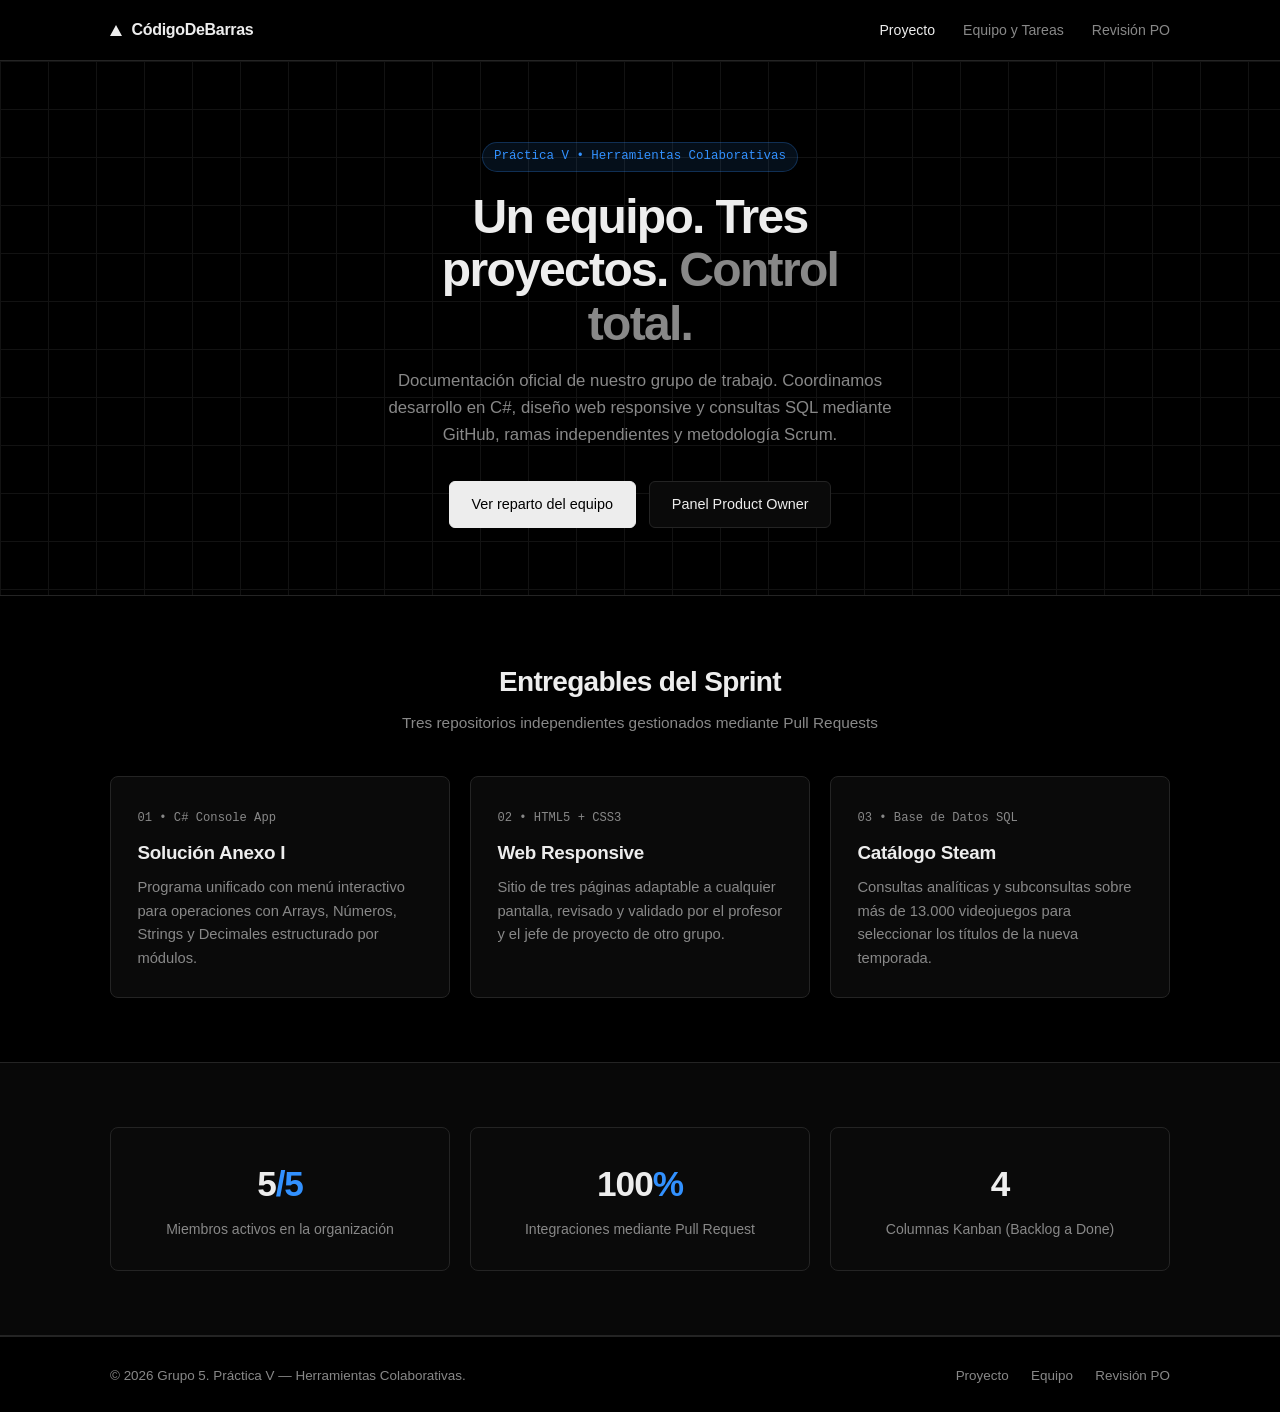
==== Web/index.html @ d78f76d8 "Creación de la página Web Página Web sobre el trabajo, participación, y peticiones" ====
<!DOCTYPE html>
<html lang="es">
<head>
  <meta charset="UTF-8">
  <meta name="viewport" content="width=device-width, initial-scale=1.0">
  <!-- EDITAR: Nombre de vuestro grupo -->
  <title>Grupo 5 &mdash; Proyecto Colaborativo</title>
  <link rel="stylesheet" href="css/styles.css">
</head>
<body>
  <header class="navbar">
    <div class="container nav-wrapper">
      <!-- EDITAR: Nombre del grupo en la barra superior -->
      <a href="index.html" class="logo">
        <span class="logo-dot"></span>
        CódigoDeBarras
      </a>

      <input type="checkbox" id="menu-toggle" class="menu-checkbox">
      <label for="menu-toggle" class="menu-toggle" aria-label="Abrir menú">
        <span></span>
        <span></span>
      </label>

      <ul class="nav-links">
        <li><a href="index.html" class="active">Proyecto</a></li>
        <li><a href="equipo.html">Equipo y Tareas</a></li>
        <li><a href="contacto.html">Revisión PO</a></li>
      </ul>
    </div>
  </header>

  <main>
    <!-- PORTADA PRINCIPAL -->
    <section class="hero">
      <div class="container">
        <span class="eyebrow">Práctica V &bull; Herramientas Colaborativas</span>
        <!-- EDITAR: Titular principal -->
        <h1>Un equipo. Tres proyectos. <span>Control total.</span></h1>
        <p>
          Documentación oficial de nuestro grupo de trabajo. Coordinamos desarrollo en C#,
          diseño web responsive y consultas SQL mediante GitHub, ramas independientes y metodología Scrum.
        </p>
        <div class="hero-actions">
          <a href="equipo.html" class="btn btn-primary">Ver reparto del equipo</a>
          <a href="contacto.html" class="btn btn-secondary">Panel Product Owner</a>
        </div>
      </div>
    </section>

    <!-- TARJETAS BENTO DE LOS 3 BLOQUES -->
    <section class="section">
      <div class="container">
        <div class="section-header">
          <h2>Entregables del Sprint</h2>
          <p>Tres repositorios independientes gestionados mediante Pull Requests</p>
        </div>

        <div class="grid-3">
          <article class="card">
            <span class="card-tag">01 &bull; C# Console App</span>
            <h3>Solución Anexo I</h3>
            <p>
              Programa unificado con menú interactivo para operaciones con Arrays,
              Números, Strings y Decimales estructurado por módulos.
            </p>
          </article>

          <article class="card">
            <span class="card-tag">02 &bull; HTML5 + CSS3</span>
            <h3>Web Responsive</h3>
            <p>
              Sitio de tres páginas adaptable a cualquier pantalla, revisado y validado
              por el profesor y el jefe de proyecto de otro grupo.
            </p>
          </article>

          <article class="card">
            <span class="card-tag">03 &bull; Base de Datos SQL</span>
            <h3>Catálogo Steam</h3>
            <p>
              Consultas analíticas y subconsultas sobre más de 13.000 videojuegos para
              seleccionar los títulos de la nueva temporada.
            </p>
          </article>
        </div>
      </div>
    </section>

    <!-- CIFRAS CLAVE -->
    <section class="section section-alt">
      <div class="container">
        <div class="metrics-grid">
          <div class="metric-card">
            <span class="metric-value">5<span>/5</span></span>
            <span class="metric-label">Miembros activos en la organización</span>
          </div>
          <div class="metric-card">
            <span class="metric-value">100<span>%</span></span>
            <span class="metric-label">Integraciones mediante Pull Request</span>
          </div>
          <div class="metric-card">
            <span class="metric-value">4</span>
            <span class="metric-label">Columnas Kanban (Backlog a Done)</span>
          </div>
        </div>
      </div>
    </section>
  </main>

  <footer>
    <div class="container footer-content">
      <!-- EDITAR: Pie de página -->
      <p>&copy; 2026 Grupo 5. Práctica V &mdash; Herramientas Colaborativas.</p>
      <div class="footer-links">
        <a href="index.html">Proyecto</a>
        <a href="equipo.html">Equipo</a>
        <a href="contacto.html">Revisión PO</a>
      </div>
    </div>
  </footer>
</body>
</html>
---- Web/css/styles.css ----
/* Colores y variables estilo Vercel */
:root {
  --bg: #000000;
  --bg-alt: #080808;
  --card: #0a0a0a;
  --card-hover: #111111;
  --border: #242424;
  --border-hover: #444444;
  --text: #ededed;
  --text-muted: #888888;
  --text-list: #a3a3a3;
  --blue: #3291ff;
  --green: #22c55e;
  --yellow: #f5a623;
  --radius: 8px;
}

* {
  box-sizing: border-box;
  margin: 0;
  padding: 0;
}

body {
  font-family: -apple-system, BlinkMacSystemFont, "Segoe UI", Roboto, Inter, sans-serif;
  background-color: var(--bg);
  color: var(--text);
  line-height: 1.6;
  min-height: 100vh;
  display: flex;
  flex-direction: column;
  overflow-x: hidden;
}

a {
  color: inherit;
  text-decoration: none;
}

.container {
  width: 90%;
  max-width: 1060px;
  margin: 0 auto;
}

/* Navbar */
.navbar {
  background-color: rgba(0, 0, 0, 0.88);
  border-bottom: 1px solid var(--border);
  position: sticky;
  top: 0;
  z-index: 100;
}

.nav-wrapper {
  display: flex;
  justify-content: space-between;
  align-items: center;
  height: 60px;
}

.logo {
  display: flex;
  align-items: center;
  gap: 0.6rem;
  font-size: 1rem;
  font-weight: 600;
  letter-spacing: -0.02em;
  color: var(--text);
}

/* Triángulo estilo Vercel */
.logo-dot {
  width: 0;
  height: 0;
  border-left: 6px solid transparent;
  border-right: 6px solid transparent;
  border-bottom: 11px solid var(--text);
}

.nav-links {
  list-style: none;
  display: flex;
  align-items: center;
  gap: 1.75rem;
}

.nav-links a {
  font-size: 0.88rem;
  color: var(--text-muted);
  transition: color 0.15s ease;
}

.nav-links a:hover,
.nav-links a.active {
  color: var(--text);
}

.nav-links a.active {
  font-weight: 500;
}

.menu-checkbox {
  display: none;
}

.menu-toggle {
  display: none;
  flex-direction: column;
  gap: 5px;
  cursor: pointer;
}

.menu-toggle span {
  width: 22px;
  height: 2px;
  background-color: var(--text);
}

/* Botones */
.btn {
  display: inline-block;
  padding: 0.68rem 1.35rem;
  border-radius: 6px;
  font-size: 0.9rem;
  font-weight: 500;
  cursor: pointer;
  border: 1px solid transparent;
  transition: background-color 0.15s ease, border-color 0.15s ease, color 0.15s ease;
  text-align: center;
}

.btn-primary {
  background-color: var(--text);
  color: #000000;
  border-color: var(--text);
}

.btn-primary:hover {
  background-color: #d4d4d4;
  border-color: #d4d4d4;
}

.btn-secondary {
  background-color: var(--card);
  color: var(--text);
  border-color: var(--border);
}

.btn-secondary:hover {
  background-color: #161616;
  border-color: var(--border-hover);
}

/* Portada y cabeceras */
main {
  flex: 1;
}

.hero {
  background-color: var(--bg);
  background-image:
    linear-gradient(to right, #121212 1px, transparent 1px),
    linear-gradient(to bottom, #121212 1px, transparent 1px);
  background-size: 48px 48px;
  padding: 5rem 0 4.2rem;
  text-align: center;
  border-bottom: 1px solid var(--border);
}

.eyebrow {
  display: inline-block;
  font-family: ui-monospace, SFMono-Regular, Menlo, Consolas, monospace;
  font-size: 0.78rem;
  color: var(--blue);
  background-color: rgba(50, 145, 255, 0.1);
  border: 1px solid rgba(50, 145, 255, 0.25);
  padding: 0.25rem 0.7rem;
  border-radius: 999px;
  margin-bottom: 1.1rem;
}

.hero h1 {
  font-size: 3rem;
  font-weight: 700;
  line-height: 1.12;
  letter-spacing: -0.035em;
  max-width: 18ch;
  margin: 0 auto 1.1rem;
}

.hero h1 span {
  color: var(--text-muted);
}

.hero p {
  color: var(--text-muted);
  font-size: 1.05rem;
  max-width: 56ch;
  margin: 0 auto 2rem;
}

.hero-actions {
  display: flex;
  justify-content: center;
  flex-wrap: wrap;
  gap: 0.85rem;
}

.page-header {
  background-color: var(--bg);
  padding: 3.8rem 0 2.8rem;
  text-align: center;
  border-bottom: 1px solid var(--border);
}

.page-header h1 {
  font-size: 2.3rem;
  font-weight: 700;
  letter-spacing: -0.03em;
  margin-bottom: 0.65rem;
}

.page-header p {
  color: var(--text-muted);
  font-size: 1rem;
  max-width: 56ch;
  margin: 0 auto;
}

/* Secciones y tarjetas */
.section {
  padding: 4rem 0;
}

.section-alt {
  background-color: var(--bg-alt);
  border-top: 1px solid var(--border);
  border-bottom: 1px solid var(--border);
}

.section-header {
  text-align: center;
  margin-bottom: 2.5rem;
}

.section-header h2 {
  font-size: 1.75rem;
  font-weight: 600;
  letter-spacing: -0.025em;
  margin-bottom: 0.4rem;
}

.section-header p {
  color: var(--text-muted);
  font-size: 0.96rem;
}

.grid-3 {
  display: grid;
  grid-template-columns: repeat(3, 1fr);
  gap: 1.25rem;
}

.grid-2 {
  display: grid;
  grid-template-columns: repeat(2, 1fr);
  gap: 1.25rem;
}

.card {
  background-color: var(--card);
  border: 1px solid var(--border);
  border-radius: var(--radius);
  padding: 1.65rem;
  transition: border-color 0.15s ease, background-color 0.15s ease;
}

.card:hover {
  background-color: var(--card-hover);
  border-color: var(--border-hover);
}

.card-tag {
  display: inline-block;
  font-family: ui-monospace, SFMono-Regular, Menlo, Consolas, monospace;
  font-size: 0.76rem;
  color: var(--text-muted);
  margin-bottom: 0.6rem;
}

.card h3 {
  font-size: 1.18rem;
  font-weight: 600;
  letter-spacing: -0.015em;
  margin-bottom: 0.5rem;
}

.card p {
  color: var(--text-muted);
  font-size: 0.92rem;
}

.task-list {
  margin-top: 1rem;
  padding-left: 1.15rem;
  color: var(--text-list);
  font-size: 0.9rem;
}

.task-list li {
  margin-bottom: 0.4rem;
}

.branch-pill {
  display: inline-block;
  margin-top: 1rem;
  padding: 0.25rem 0.65rem;
  border-radius: 5px;
  background-color: #111111;
  border: 1px solid var(--border);
  color: var(--text-muted);
  font-family: ui-monospace, SFMono-Regular, Menlo, Consolas, monospace;
  font-size: 0.78rem;
}

/* Métricas */
.metrics-grid {
  display: grid;
  grid-template-columns: repeat(3, 1fr);
  gap: 1.25rem;
  text-align: center;
}

.metric-card {
  background-color: var(--card);
  border: 1px solid var(--border);
  border-radius: var(--radius);
  padding: 1.75rem 1.25rem;
}

.metric-value {
  display: block;
  font-size: 2.2rem;
  font-weight: 700;
  letter-spacing: -0.03em;
  color: var(--text);
  margin-bottom: 0.25rem;
}

.metric-value span {
  color: var(--blue);
}

.metric-label {
  color: var(--text-muted);
  font-size: 0.88rem;
}

/* Tabla */
.table-wrapper {
  overflow-x: auto;
  background-color: var(--card);
  border: 1px solid var(--border);
  border-radius: var(--radius);
}

table {
  width: 100%;
  border-collapse: collapse;
  min-width: 600px;
}

th,
td {
  padding: 0.95rem 1.25rem;
  text-align: left;
  border-bottom: 1px solid var(--border);
  font-size: 0.9rem;
}

th {
  color: var(--text-muted);
  font-weight: 500;
  font-size: 0.78rem;
  text-transform: uppercase;
  letter-spacing: 0.04em;
  background-color: #050505;
}

tr:last-child td {
  border-bottom: none;
}

.status-done {
  color: var(--green);
  font-weight: 500;
}

.status-doing {
  color: var(--green);
  font-weight: 500;
}

/* Contacto y formulario */
.contact-layout {
  display: grid;
  grid-template-columns: 1fr 1.2fr;
  gap: 1.5rem;
  align-items: start;
}

.info-block {
  margin-bottom: 1.25rem;
}

.info-block h4 {
  font-size: 0.85rem;
  font-weight: 600;
  color: var(--text);
  margin-bottom: 0.2rem;
}

.info-block p {
  color: var(--text-muted);
  font-size: 0.9rem;
}

.form-card {
  background-color: var(--card);
  border: 1px solid var(--border);
  border-radius: var(--radius);
  padding: 1.85rem;
}

.form-group {
  margin-bottom: 1.15rem;
}

.form-group label {
  display: block;
  font-size: 0.85rem;
  font-weight: 500;
  color: var(--text-list);
  margin-bottom: 0.4rem;
}

.form-control {
  width: 100%;
  padding: 0.72rem 0.9rem;
  background-color: var(--bg);
  border: 1px solid var(--border);
  border-radius: 6px;
  color: var(--text);
  font-family: inherit;
  font-size: 0.92rem;
  transition: border-color 0.15s ease;
}

.form-control:focus {
  outline: none;
  border-color: var(--text);
}

textarea.form-control {
  min-height: 110px;
  resize: vertical;
}

.alert-success {
  display: none;
  background-color: rgba(34, 197, 94, 0.1);
  border: 1px solid var(--green);
  color: var(--green);
  padding: 0.8rem 1rem;
  border-radius: 6px;
  margin-bottom: 1.1rem;
  font-size: 0.88rem;
}

.alert-success:target {
  display: block;
}

/* Footer */
footer {
  border-top: 1px solid var(--border);
  padding: 1.75rem 0;
  margin-top: auto;
  background-color: var(--bg);
}

.footer-content {
  display: flex;
  justify-content: space-between;
  align-items: center;
  flex-wrap: wrap;
  gap: 1rem;
  color: var(--text-muted);
  font-size: 0.84rem;
}

.footer-links {
  display: flex;
  gap: 1.4rem;
}

.footer-links a:hover {
  color: var(--text);
}

/* Responsive */
@media (max-width: 860px) {
  .contact-layout {
    grid-template-columns: 1fr;
  }

  .grid-3,
  .metrics-grid {
    grid-template-columns: repeat(2, 1fr);
  }
}

@media (max-width: 640px) {
  .menu-toggle {
    display: flex;
  }

  .nav-links {
    display: none;
    flex-direction: column;
    align-items: flex-start;
    position: absolute;
    top: 60px;
    left: 0;
    width: 100%;
    background-color: var(--bg);
    border-bottom: 1px solid var(--border);
    padding: 1.2rem 5%;
    gap: 1rem;
  }

  .menu-checkbox:checked ~ .nav-links {
    display: flex;
  }

  .grid-3,
  .grid-2,
  .metrics-grid {
    grid-template-columns: 1fr;
  }

  .hero {
    padding: 3.5rem 0 2.8rem;
  }

  .hero h1 {
    font-size: 2.1rem;
  }

  .hero-actions .btn {
    width: 100%;
  }

  .footer-content {
    flex-direction: column;
    text-align: center;
  }
}
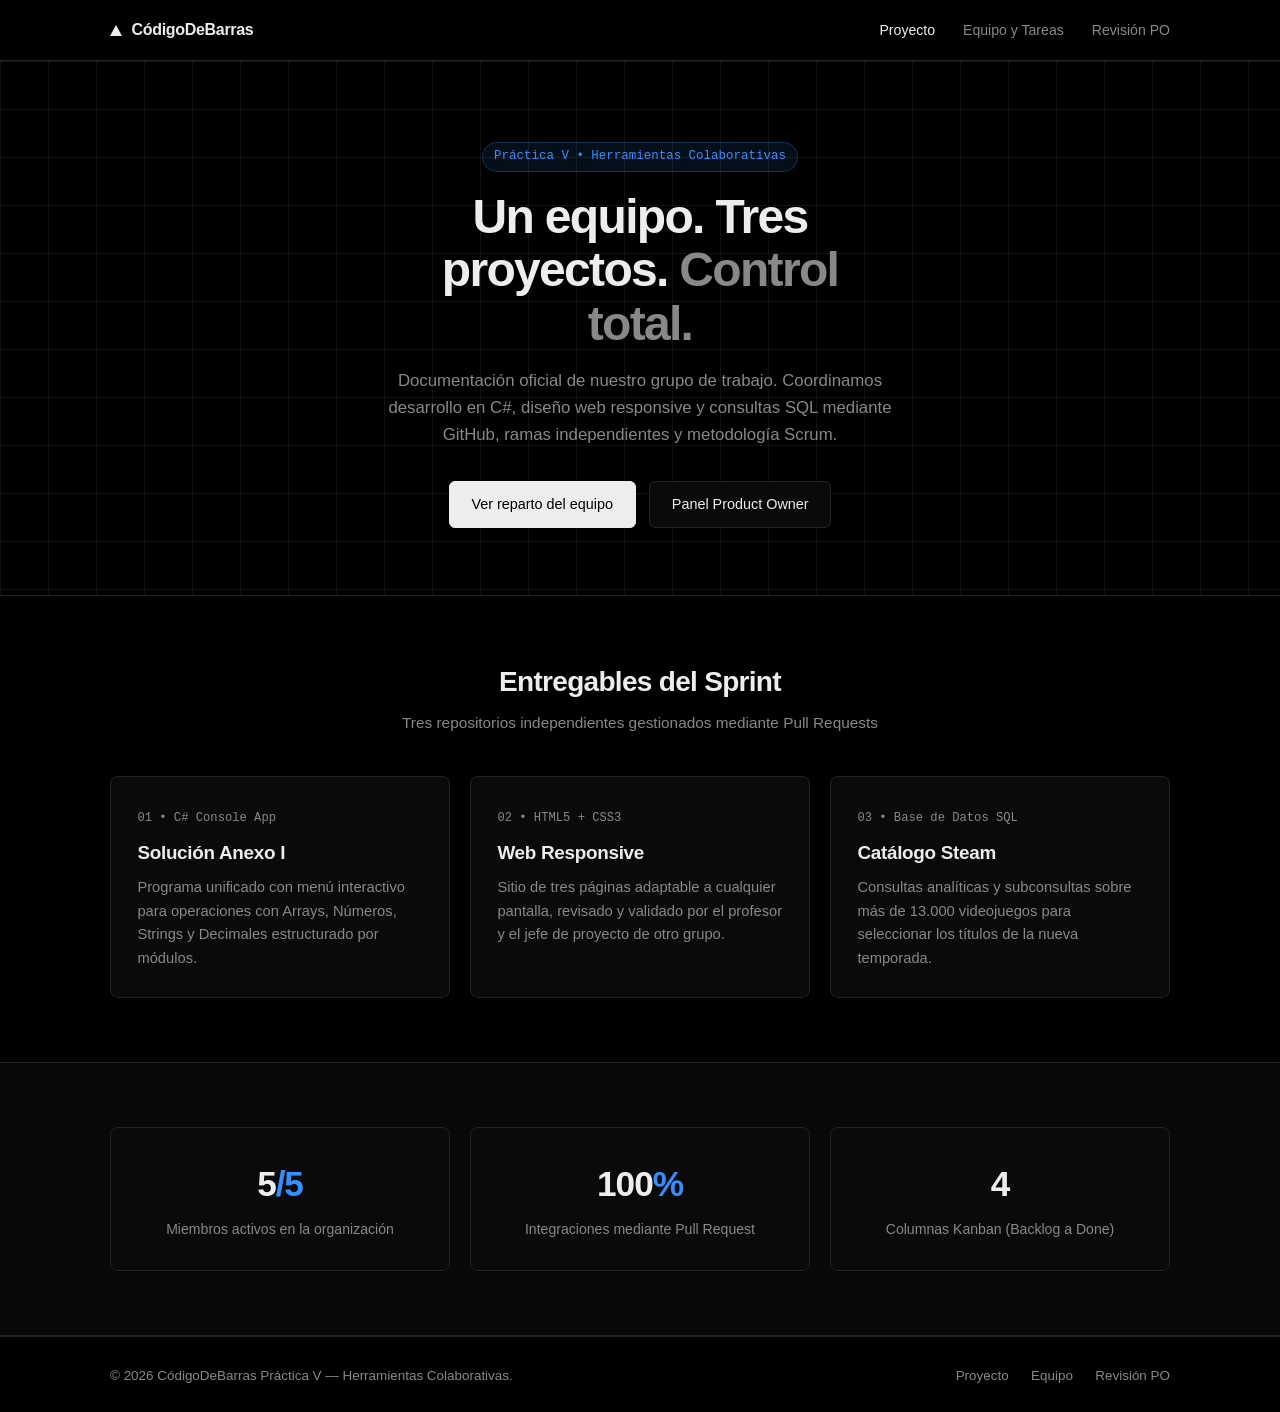
==== commit 5dc358db: "Update title and footer text in index.html" ====
--- a/Web/index.html
+++ b/Web/index.html
@@ -3,14 +3,12 @@
 <head>
   <meta charset="UTF-8">
   <meta name="viewport" content="width=device-width, initial-scale=1.0">
-  <!-- EDITAR: Nombre de vuestro grupo -->
-  <title>Grupo 5 &mdash; Proyecto Colaborativo</title>
+  <title>CódigoDeBarras &mdash; Proyecto Colaborativo</title>
   <link rel="stylesheet" href="css/styles.css">
 </head>
 <body>
   <header class="navbar">
     <div class="container nav-wrapper">
-      <!-- EDITAR: Nombre del grupo en la barra superior -->
       <a href="index.html" class="logo">
         <span class="logo-dot"></span>
         CódigoDeBarras
@@ -35,7 +33,6 @@
     <section class="hero">
       <div class="container">
         <span class="eyebrow">Práctica V &bull; Herramientas Colaborativas</span>
-        <!-- EDITAR: Titular principal -->
         <h1>Un equipo. Tres proyectos. <span>Control total.</span></h1>
         <p>
           Documentación oficial de nuestro grupo de trabajo. Coordinamos desarrollo en C#,
@@ -47,8 +44,6 @@
         </div>
       </div>
     </section>
-
-    <!-- TARJETAS BENTO DE LOS 3 BLOQUES -->
     <section class="section">
       <div class="container">
         <div class="section-header">
@@ -87,7 +82,6 @@
       </div>
     </section>
 
-    <!-- CIFRAS CLAVE -->
     <section class="section section-alt">
       <div class="container">
         <div class="metrics-grid">
@@ -110,8 +104,7 @@
 
   <footer>
     <div class="container footer-content">
-      <!-- EDITAR: Pie de página -->
-      <p>&copy; 2026 Grupo 5. Práctica V &mdash; Herramientas Colaborativas.</p>
+      <p>&copy; 2026 CódigoDeBarras Práctica V &mdash; Herramientas Colaborativas.</p>
       <div class="footer-links">
         <a href="index.html">Proyecto</a>
         <a href="equipo.html">Equipo</a>
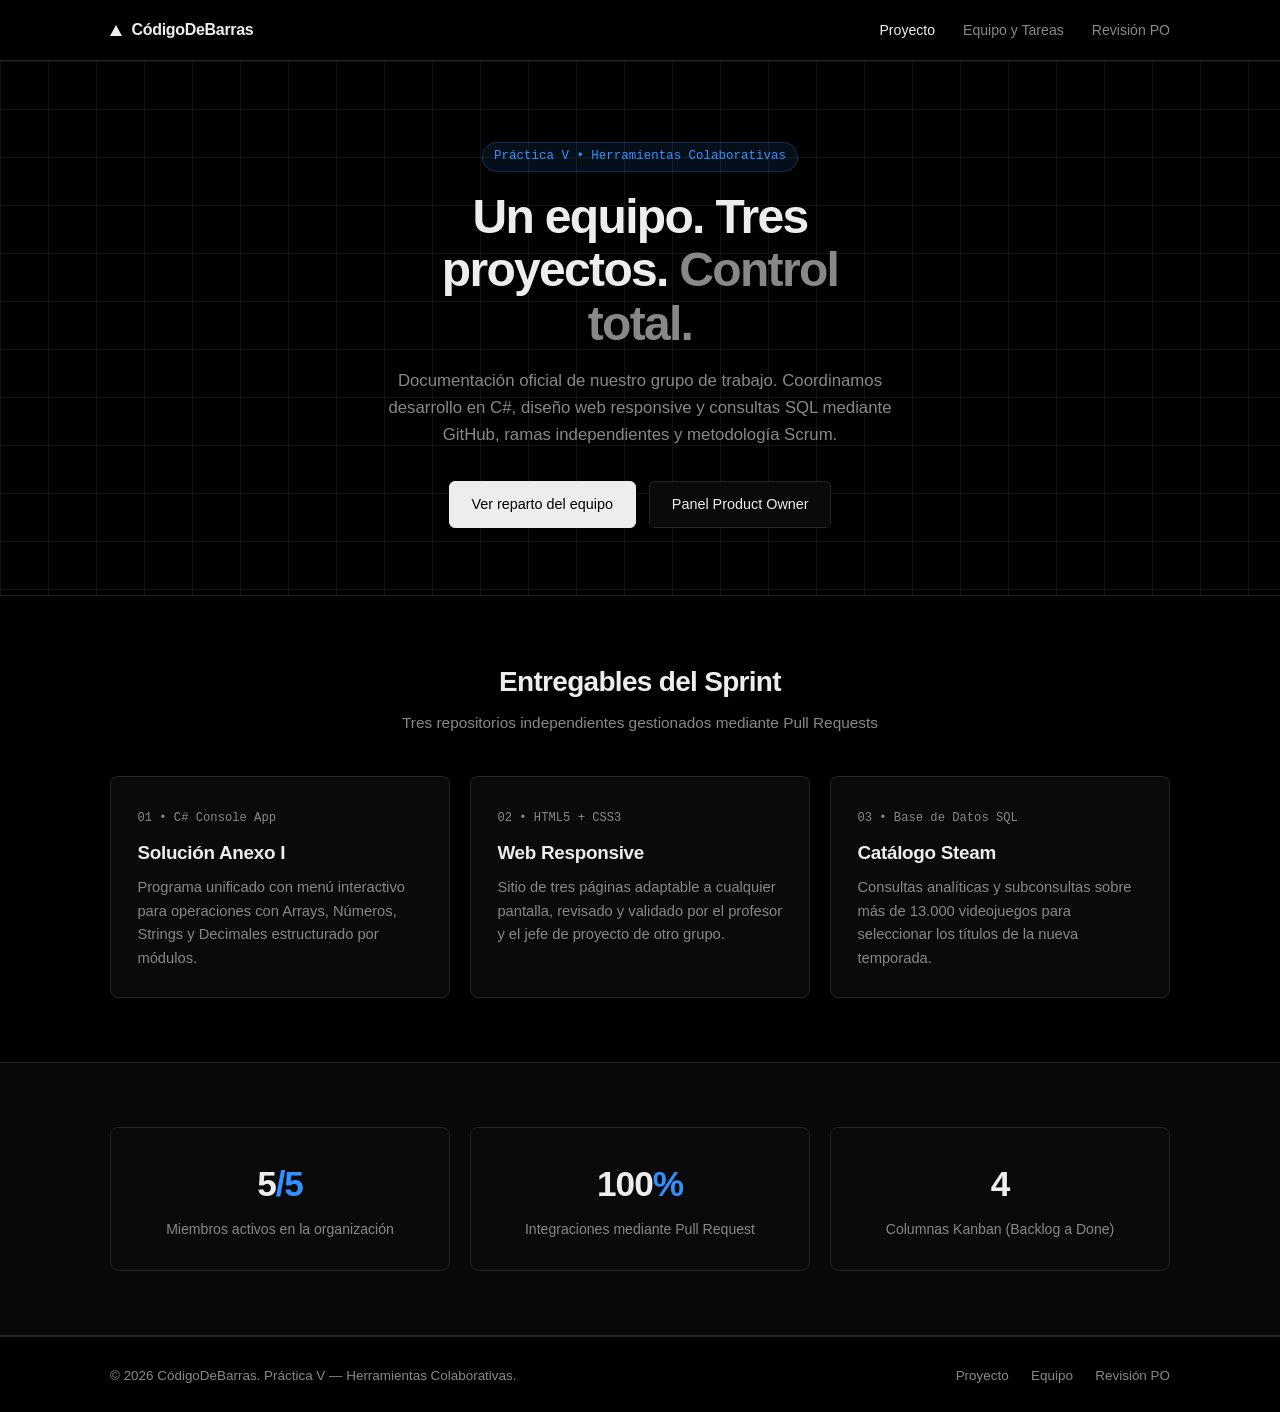
==== commit ae387dc8: "Fix copyright notice in footer" ====
--- a/Web/index.html
+++ b/Web/index.html
@@ -104,7 +104,7 @@
 
   <footer>
     <div class="container footer-content">
-      <p>&copy; 2026 CódigoDeBarras Práctica V &mdash; Herramientas Colaborativas.</p>
+      <p>&copy; 2026 CódigoDeBarras. Práctica V &mdash; Herramientas Colaborativas.</p>
       <div class="footer-links">
         <a href="index.html">Proyecto</a>
         <a href="equipo.html">Equipo</a>
